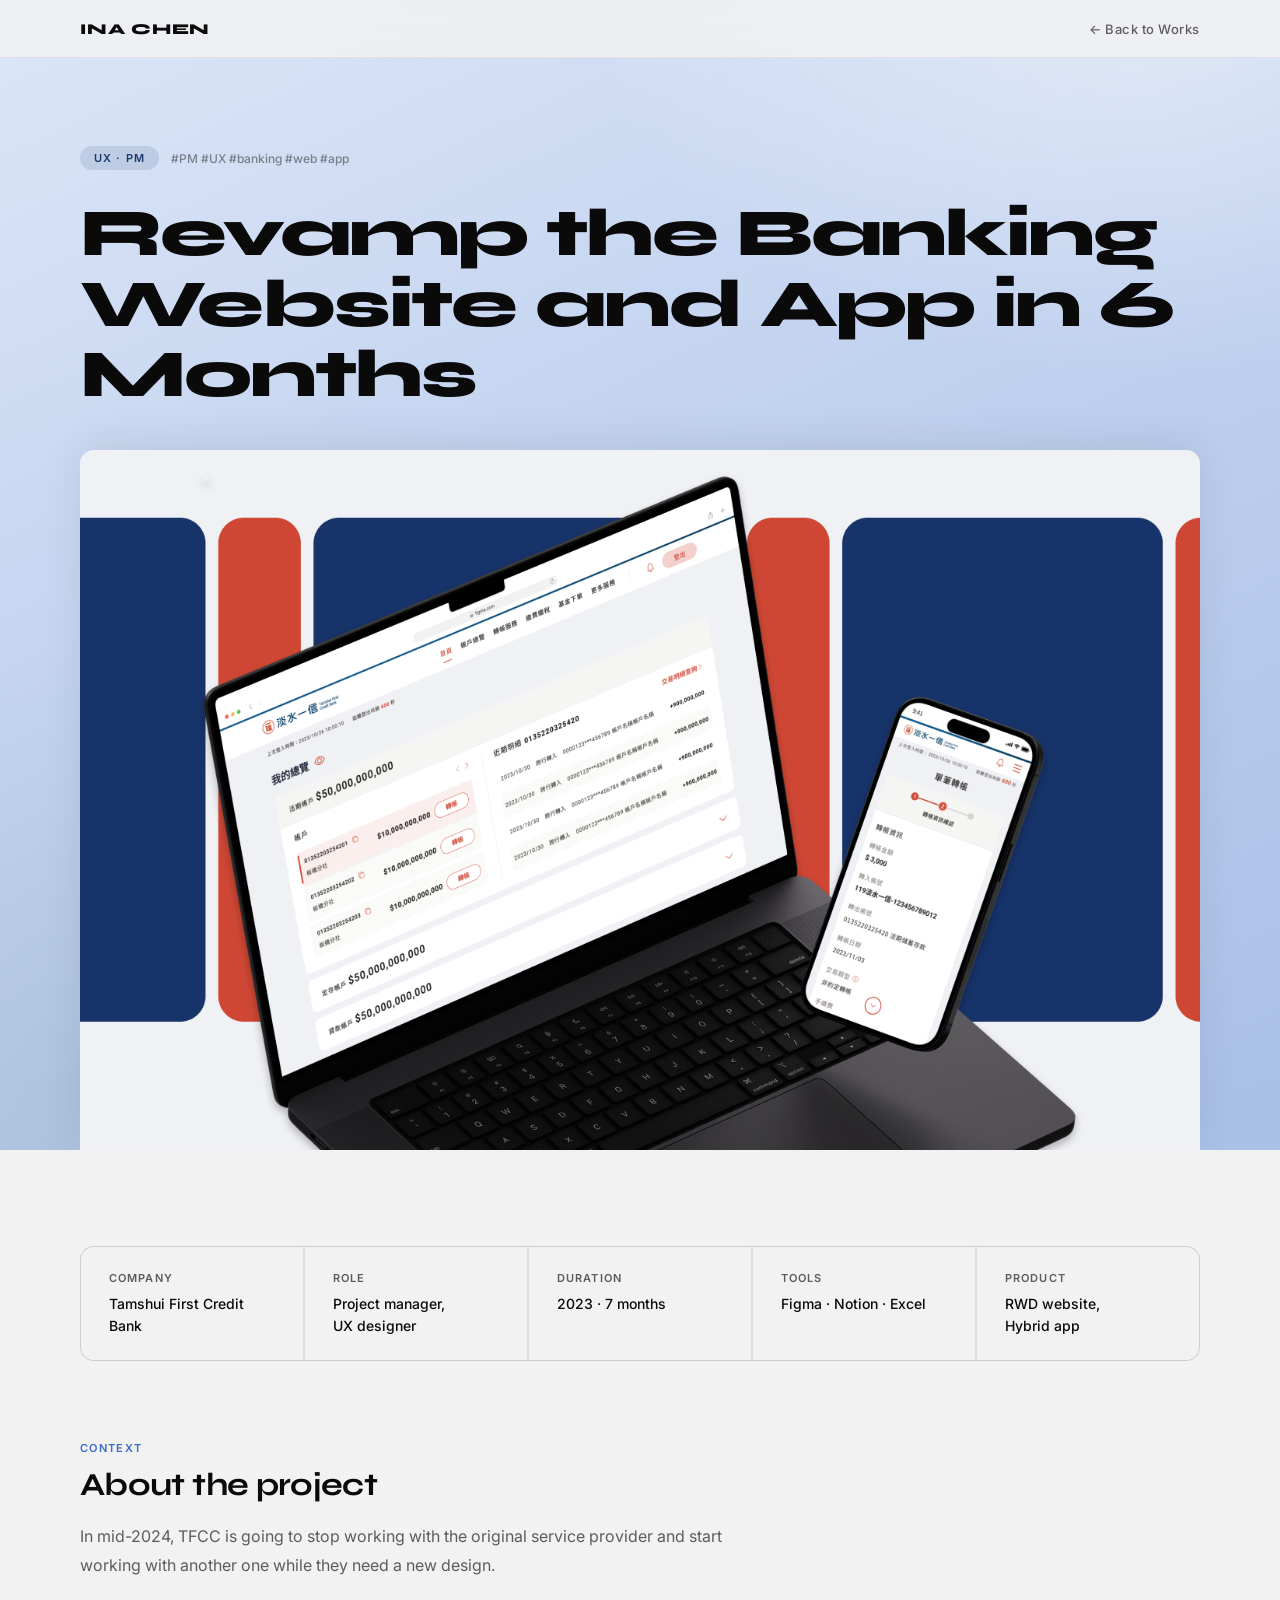
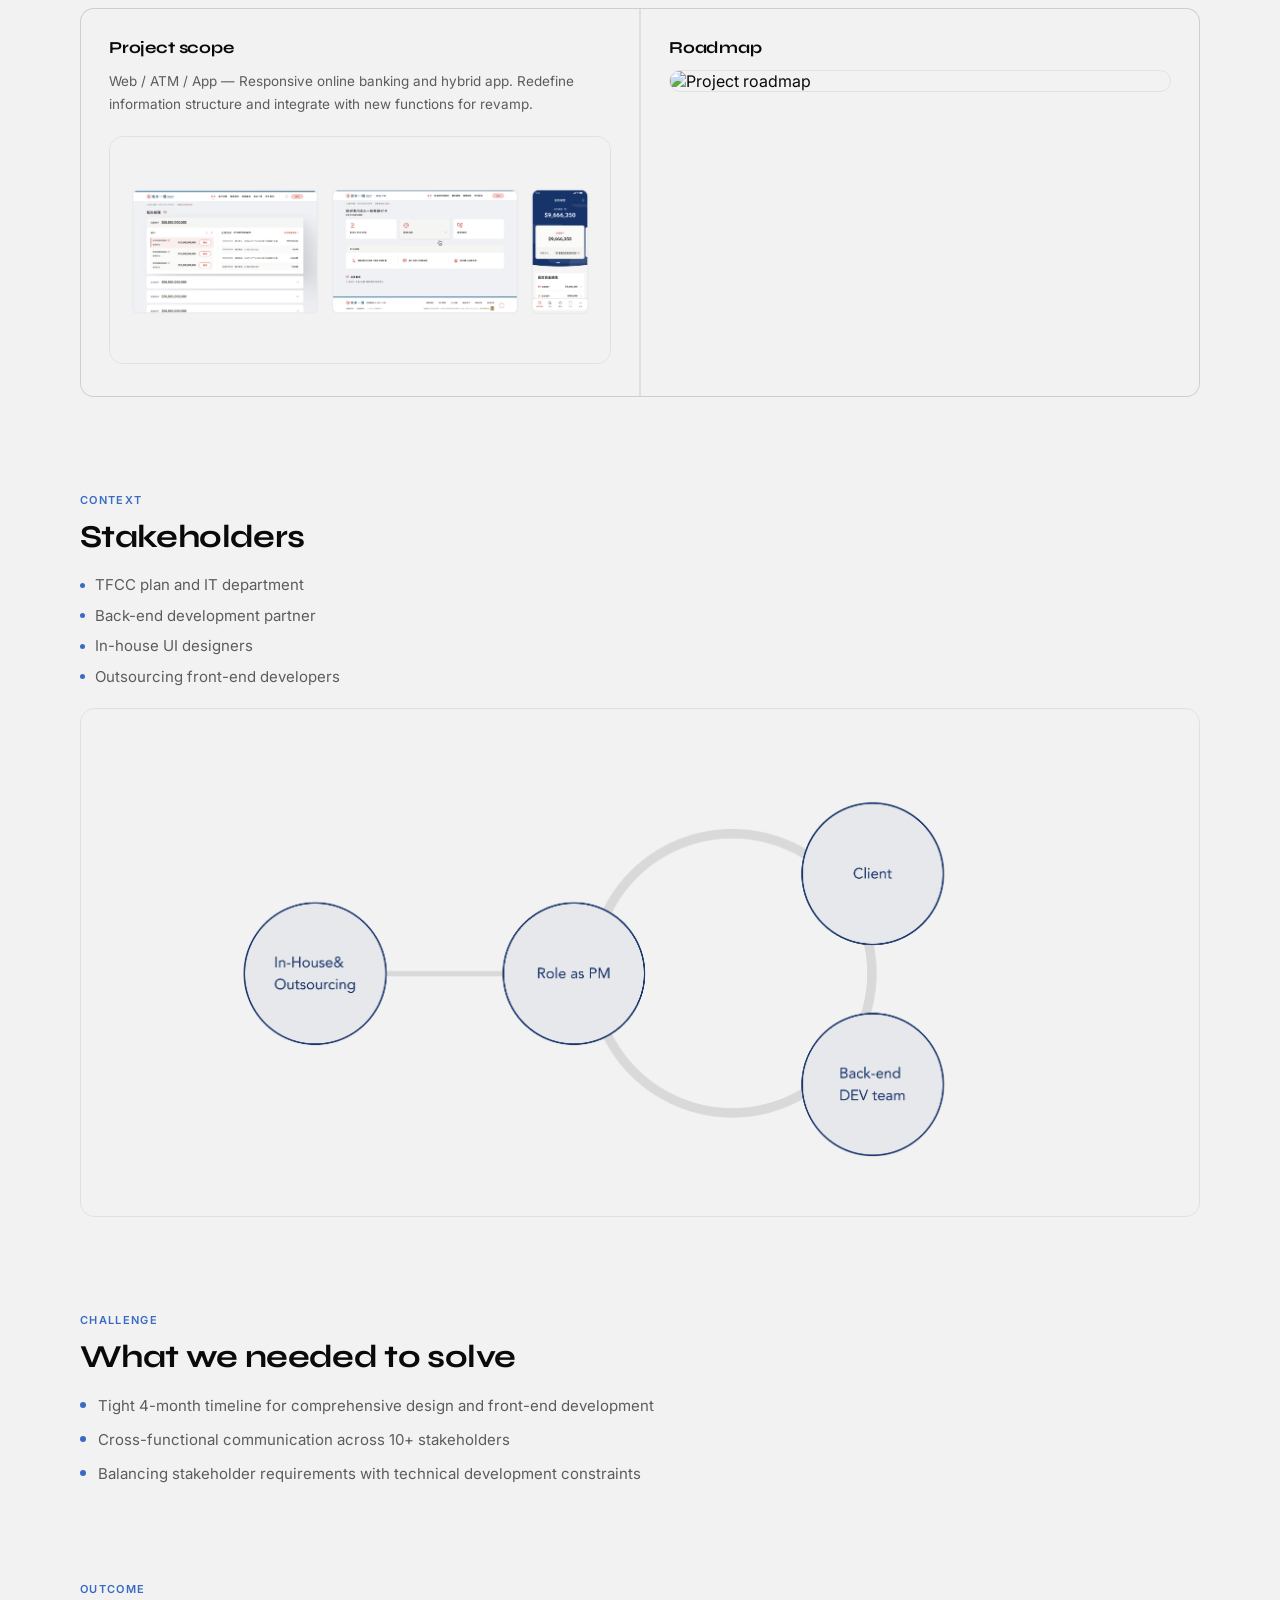
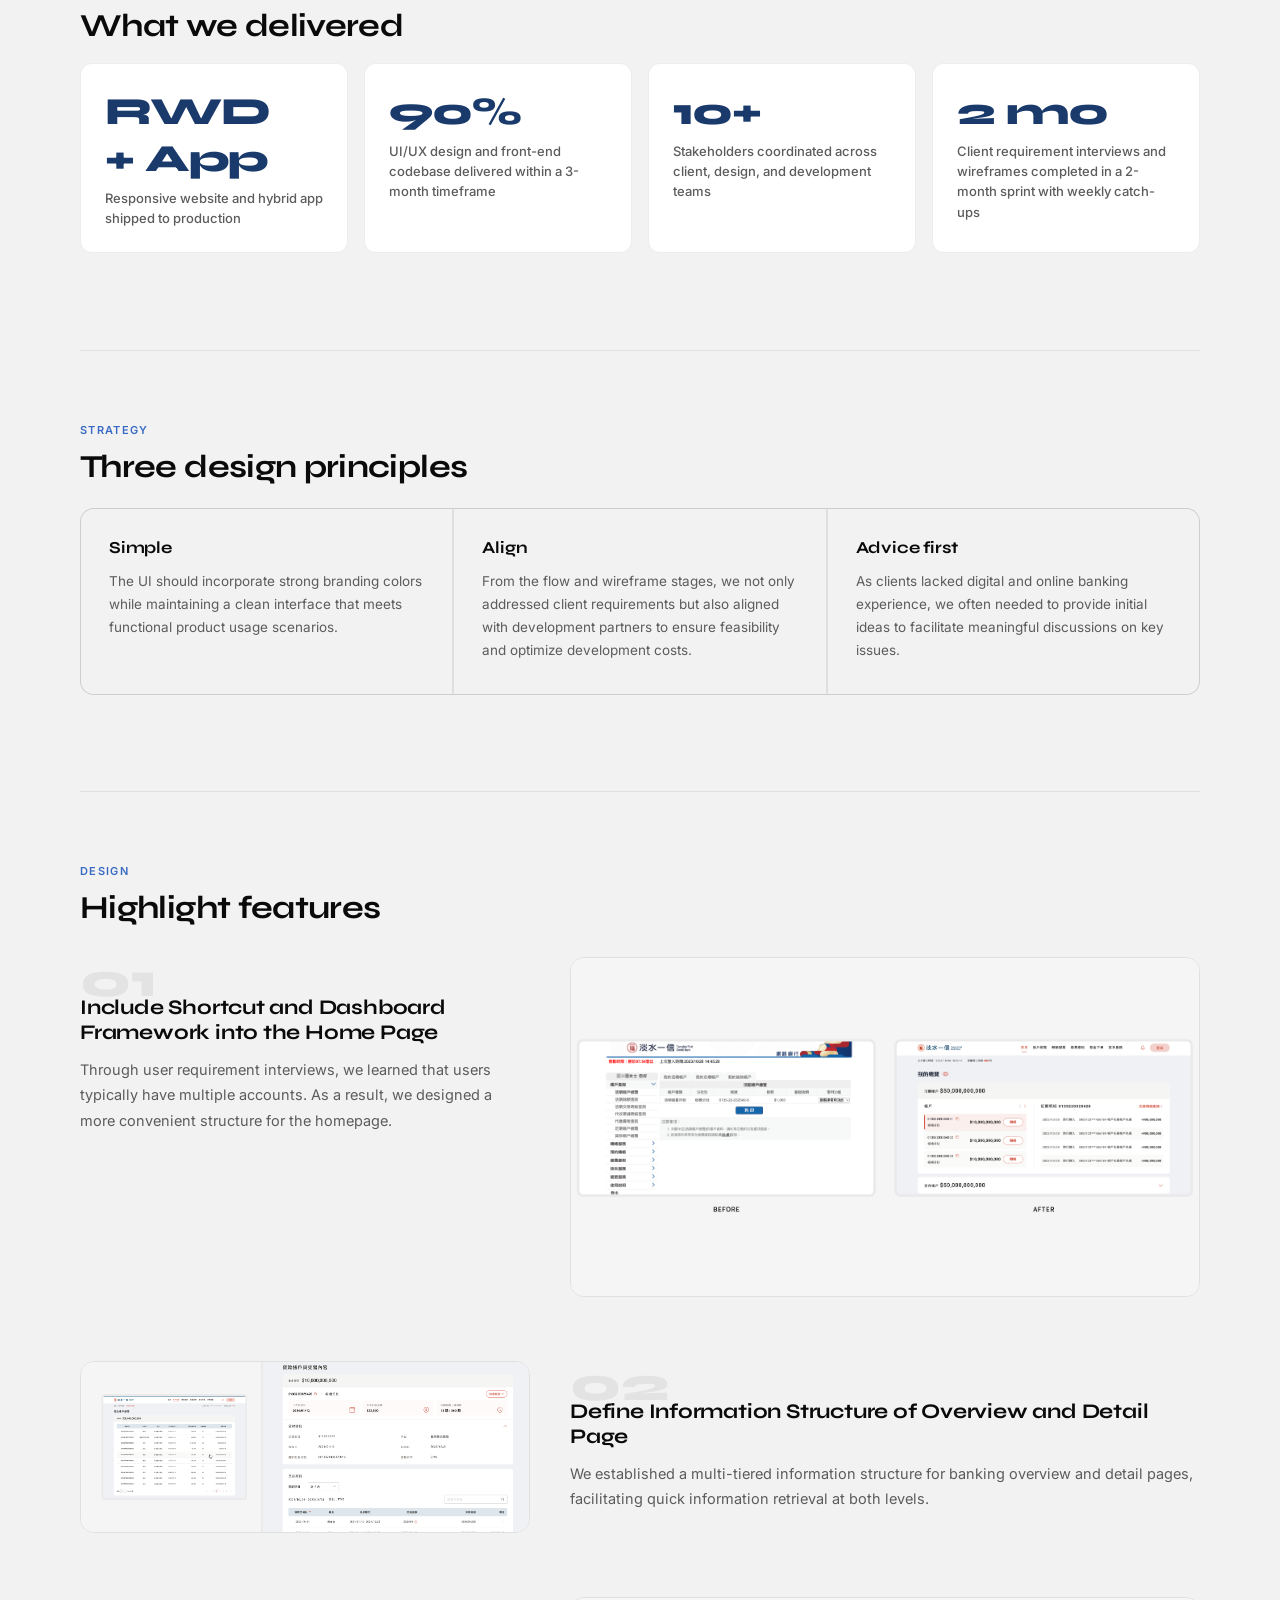
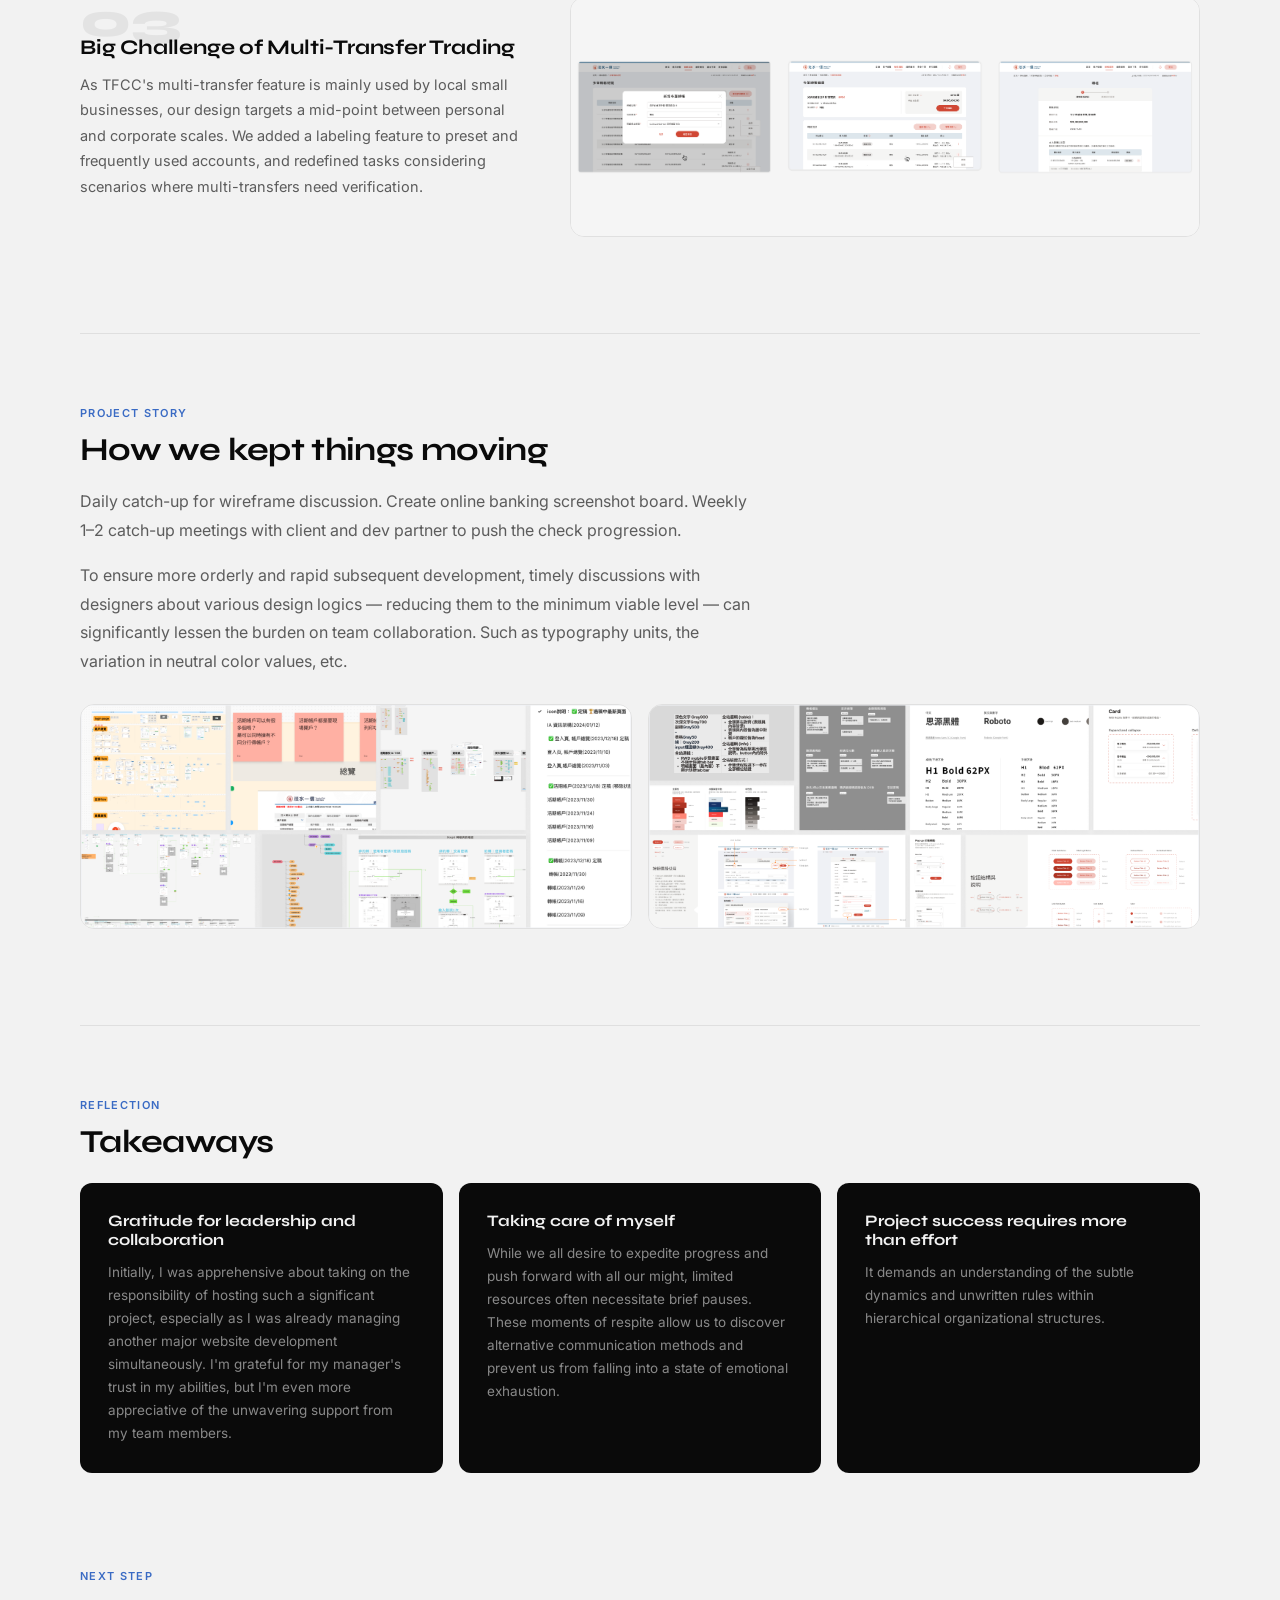
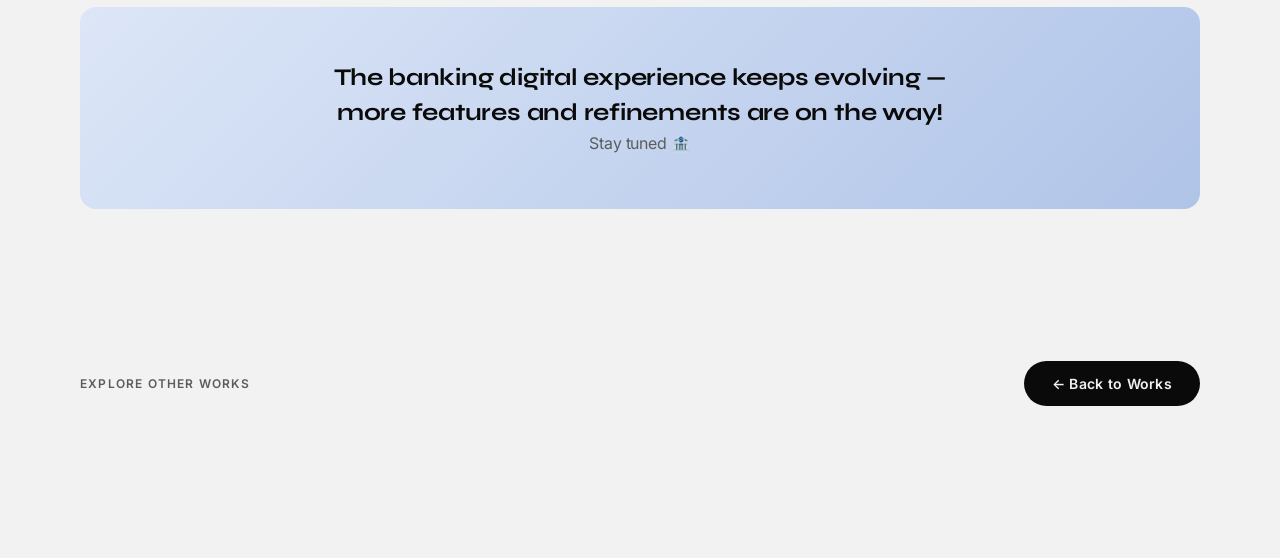
==== case-banking.html @ 87a8c51c "新增tfcc及圖片壓縮" ====
<!DOCTYPE html>
<html lang="en">
<head>
  <meta charset="utf-8" />
  <meta name="viewport" content="width=device-width, initial-scale=1" />
  <title>TFCC Banking — Ina Chen</title>
  <link rel="preconnect" href="https://fonts.googleapis.com" />
  <link rel="preconnect" href="https://fonts.gstatic.com" crossorigin />
  <link href="https://fonts.googleapis.com/css2?family=Allura&family=Syne:wght@700;800&family=Inter:wght@400;500;600&display=swap" rel="stylesheet" />
  <link rel="stylesheet" href="style.css" />
  <style>
    /* ── Page-specific tokens ── */
    :root {
      --accent: #1a3a6b;
      --accent-mid: #3a6bc4;
      --accent-light: #e8edf8;
    }

    .case-hero {
      background: linear-gradient(155deg, #dce6f7 0%, #c4d4f0 40%, #a8bfe6 100%);
    }

    .case-label      { background: rgba(26,58,107,0.12); color: var(--accent); }
    .section-eyebrow { color: var(--accent-mid); }
    .outcome-num     { color: var(--accent); }
    .challenge-list li::before { background: var(--accent-mid); }
    .info-cell-value a { color: var(--accent); }

    .next-banner {
      background: linear-gradient(135deg, #dce6f7 0%, #b0c4e8 100%);
    }

    /* Stakeholder list */
    .stakeholder-list {
      list-style: none; padding: 0; margin: 12px 0 0;
      display: flex; flex-direction: column; gap: 8px;
    }
    .stakeholder-list li {
      display: flex; align-items: center; gap: 10px;
      font-size: clamp(13px, 2.4vw, 15px);
      color: var(--text-muted);
      line-height: 1.5;
    }
    .stakeholder-list li::before {
      content: "";
      flex-shrink: 0;
      width: 5px; height: 5px;
      border-radius: 50%;
      background: var(--accent-mid);
    }
  </style>
</head>
<body>

  <!-- ── Nav ── -->
  <nav class="nav" id="nav">
    <div class="nav-inner">
      <a class="nav-logo" href="index.html">Ina Chen</a>
      <a class="nav-back" href="index.html#works">← Back to Works</a>
    </div>
  </nav>

  <!-- ── Hero ── -->
  <header class="case-hero">
    <div class="case-hero-bg"></div>
    <div class="case-hero-inner">
      <div class="case-meta-row reveal" style="--d:0ms">
        <span class="case-label">UX · PM</span>
        <span class="case-tags">#PM #UX #banking #web #app</span>
      </div>
      <h1 class="case-title reveal" style="--d:120ms">
        Revamp the Banking Website and App in 6 Months
      </h1>
      <img class="case-cover reveal" style="--d:240ms"
        src="images/tfcc_cover.png"
        alt="TFCC banking website and app revamp"
        loading="eager" />
    </div>
  </header>

  <!-- ── Body ── -->
  <main class="case-body">

    <!-- Info grid -->
    <div class="info-grid reveal" style="--d:0ms">
      <div class="info-cell">
        <div class="info-cell-label">Company</div>
        <div class="info-cell-value">Tamshui First Credit Bank</div>
      </div>
      <div class="info-cell">
        <div class="info-cell-label">Role</div>
        <div class="info-cell-value">Project manager,<br/>UX designer</div>
      </div>
      <div class="info-cell">
        <div class="info-cell-label">Duration</div>
        <div class="info-cell-value">2023 · 7 months</div>
      </div>
      <div class="info-cell">
        <div class="info-cell-label">Tools</div>
        <div class="info-cell-value">Figma · Notion · Excel</div>
      </div>
      <div class="info-cell">
        <div class="info-cell-label">Product</div>
        <div class="info-cell-value">RWD website,<br/>Hybrid app</div>
      </div>
    </div>

    <!-- About the project -->
    <div class="section reveal" style="--d:0ms">
      <p class="section-eyebrow">Context</p>
      <h2 class="section-title">About the project</h2>
      <div class="section-body">
        <p>In mid-2024, TFCC is going to stop working with the original service provider and start working with another one while they need a new design.</p>
      </div>

      <div class="strategy-grid" style="margin-top:28px">
        <div class="strategy-card">
          <h4>Project scope</h4>
          <p>Web / ATM / App — Responsive online banking and hybrid app. Redefine information structure and integrate with new functions for revamp.</p>
          <img class="img-full" style="margin-top:20px"
            src="images/tfcc_scope.png"
            alt="Project scope"
            loading="lazy" />
        </div>
        <div class="strategy-card">
          <h4>Roadmap</h4>
          <img class="img-full" style="margin-top:12px"
            src="images/tfcc_roadmap.png"
            alt="Project roadmap"
            loading="lazy" />
        </div>
      </div>
    </div>

    <!-- Stakeholders -->
    <div class="section reveal" style="--d:0ms">
      <p class="section-eyebrow">Context</p>
      <h2 class="section-title">Stakeholders</h2>
      <ul class="stakeholder-list">
        <li>TFCC plan and IT department</li>
        <li>Back-end development partner</li>
        <li>In-house UI designers</li>
        <li>Outsourcing front-end developers</li>
      </ul>
      <img class="img-full" style="margin-top:20px"
        src="images/tfcc_stakeholder.png"
        alt="Stakeholders"
        loading="lazy" />
    </div>

    <!-- Challenge -->
    <div class="section reveal" style="--d:0ms">
      <p class="section-eyebrow">Challenge</p>
      <h2 class="section-title">What we needed to solve</h2>
      <ul class="challenge-list">
        <li>Tight 4-month timeline for comprehensive design and front-end development</li>
        <li>Cross-functional communication across 10+ stakeholders</li>
        <li>Balancing stakeholder requirements with technical development constraints</li>
      </ul>
    </div>

    <!-- Outcome -->
    <div class="section reveal" style="--d:0ms">
      <p class="section-eyebrow">Outcome</p>
      <h2 class="section-title">What we delivered</h2>
      <div class="outcome-grid">
        <div class="outcome-card">
          <div class="outcome-num">RWD<br/>+ App</div>
          <div class="outcome-desc">Responsive website and hybrid app shipped to production</div>
        </div>
        <div class="outcome-card">
          <div class="outcome-num">90%</div>
          <div class="outcome-desc">UI/UX design and front-end codebase delivered within a 3-month timeframe</div>
        </div>
        <div class="outcome-card">
          <div class="outcome-num">10+</div>
          <div class="outcome-desc">Stakeholders coordinated across client, design, and development teams</div>
        </div>
        <div class="outcome-card">
          <div class="outcome-num">2 mo</div>
          <div class="outcome-desc">Client requirement interviews and wireframes completed in a 2-month sprint with weekly catch-ups</div>
        </div>
      </div>
    </div>

    <div class="divider"></div>

    <!-- Strategy -->
    <div class="section reveal" style="--d:0ms">
      <p class="section-eyebrow">Strategy</p>
      <h2 class="section-title">Three design principles</h2>
      <div class="strategy-grid">
        <div class="strategy-card">
          <h4>Simple</h4>
          <p>The UI should incorporate strong branding colors while maintaining a clean interface that meets functional product usage scenarios.</p>
        </div>
        <div class="strategy-card">
          <h4>Align</h4>
          <p>From the flow and wireframe stages, we not only addressed client requirements but also aligned with development partners to ensure feasibility and optimize development costs.</p>
        </div>
        <div class="strategy-card">
          <h4>Advice first</h4>
          <p>As clients lacked digital and online banking experience, we often needed to provide initial ideas to facilitate meaningful discussions on key issues.</p>
        </div>
      </div>
    </div>



    <div class="divider"></div>

    <!-- Highlight features -->
    <div class="section reveal" style="--d:0ms">
      <p class="section-eyebrow">Design</p>
      <h2 class="section-title">Highlight features</h2>

      <div class="feature-list">

        <div class="feature-item reveal" style="--d:0ms">
          <div class="feature-text">
            <div class="feature-num">01</div>
            <h3>Include Shortcut and Dashboard Framework into the Home Page</h3>
            <p>Through user requirement interviews, we learned that users typically have multiple accounts. As a result, we designed a more convenient structure for the homepage.</p>
          </div>
          <div class="feature-img">
            <img src="images/tfcc_首頁前後.png"
              alt="Shortcut and dashboard homepage framework"
              loading="lazy" />
          </div>
        </div>

        <div class="feature-item flip reveal" style="--d:0ms">
          <div class="feature-text">
            <div class="feature-num">02</div>
            <h3>Define Information Structure of Overview and Detail Page</h3>
            <p>We established a multi-tiered information structure for banking overview and detail pages, facilitating quick information retrieval at both levels.</p>
          </div>
          <div class="feature-img">
            <img src="images/tfcc_貸款.png"
              alt="Information structure overview and detail page"
              loading="lazy" />
          </div>
        </div>

        <div class="feature-item reveal" style="--d:0ms">
          <div class="feature-text">
            <div class="feature-num">03</div>
            <h3>Big Challenge of Multi-Transfer Trading</h3>
            <p>As TFCC's multi-transfer feature is mainly used by local small businesses, our design targets a mid-point between personal and corporate scales. We added a labeling feature to preset and frequently used accounts, and redefined tasks considering scenarios where multi-transfers need verification.</p>
          </div>
          <div class="feature-img">
            <img src="images/tfcc_多筆轉帳.png"
              alt="Multi-transfer trading design"
              loading="lazy" />
          </div>
        </div>

      </div>
    </div>

    <div class="divider"></div>

    <!-- Project Story -->
    <div class="section reveal" style="--d:0ms">
      <p class="section-eyebrow">Project Story</p>
      <h2 class="section-title">How we kept things moving</h2>
      <div class="section-body">
        <p>Daily catch-up for wireframe discussion. Create online banking screenshot board. Weekly 1–2 catch-up meetings with client and dev partner to push the check progression.</p>
        <p>To ensure more orderly and rapid subsequent development, timely discussions with designers about various design logics — reducing them to the minimum viable level — can significantly lessen the burden on team collaboration. Such as typography units, the variation in neutral color values, etc.</p>
      </div>
      <div class="img-grid-2">
        <img src="images/tfcc_project_story1.png"
          alt="Project story — planning board"
          loading="lazy" />
        <img src="images/tfcc_project_story2.png"
          alt="Project story — catch-up meeting"
          loading="lazy" />
      </div>
    </div>

    <div class="divider"></div>

    <!-- Takeaways -->
    <div class="section reveal" style="--d:0ms">
      <p class="section-eyebrow">Reflection</p>
      <h2 class="section-title">Takeaways</h2>
      <div class="takeaway-grid">
        <div class="takeaway-card">
          <h4>Gratitude for leadership and collaboration</h4>
          <p>Initially, I was apprehensive about taking on the responsibility of hosting such a significant project, especially as I was already managing another major website development simultaneously. I'm grateful for my manager's trust in my abilities, but I'm even more appreciative of the unwavering support from my team members.</p>
        </div>
        <div class="takeaway-card">
          <h4>Taking care of myself</h4>
          <p>While we all desire to expedite progress and push forward with all our might, limited resources often necessitate brief pauses. These moments of respite allow us to discover alternative communication methods and prevent us from falling into a state of emotional exhaustion.</p>
        </div>
        <div class="takeaway-card">
          <h4>Project success requires more than effort</h4>
          <p>It demands an understanding of the subtle dynamics and unwritten rules within hierarchical organizational structures.</p>
        </div>
      </div>
    </div>

    <!-- Next step -->
    <div class="section reveal" style="--d:0ms">
      <p class="section-eyebrow">Next Step</p>
      <div class="next-banner">
        <p>The banking digital experience keeps evolving —</p>
        <p>more features and refinements are on the way!</p>
        <p>Stay tuned 🏦</p>
      </div>
    </div>

    <!-- Back to works -->
    <div class="back-row reveal" style="--d:0ms">
      <span class="back-row-label">Explore other works</span>
      <a class="back-btn" href="index.html#works">← Back to Works</a>
    </div>

  </main>

  <script src="main.js"></script>
</body>
</html>
---- style.css ----
/* ── Reset & Root ── */
:root {
  --bg-page: #f2f2f2;
  --text: #0a0a0a;
  --text-muted: #5c5c5c;

  --hero-gradient-start: #b0e0e6;
  --hero-gradient-mid: #ded6cc;
  --hero-gradient-warm: #f0cfa8;
  --hero-gradient-end: #ffdab9;

  --pill-bg: rgba(12, 12, 12, 0.88);
  --card-radius: 14px;
  --container: min(1120px, calc(100% - clamp(20px, 6vw, 48px)));

  --reveal-distance: clamp(28px, 5vw, 44px);
  --reveal-duration: 0.92s;
  --reveal-ease: cubic-bezier(0.19, 0.88, 0.34, 1);
}

*, *::before, *::after { box-sizing: border-box; }

body {
  margin: 0;
  font-family: "Inter", system-ui, -apple-system, sans-serif;
  color: var(--text);
  background: var(--bg-page);
  -webkit-font-smoothing: antialiased;
}

/* ── Nav ── */
.nav {
  position: fixed;
  top: 0; left: 0; right: 0;
  z-index: 100;
  padding: 0 clamp(20px, 6vw, 48px);
  height: 58px;
  display: flex;
  align-items: center;
  background: rgba(242, 242, 242, 0.82);
  backdrop-filter: blur(14px);
  -webkit-backdrop-filter: blur(14px);
  border-bottom: 1px solid rgba(0,0,0,0.06);
  transition: background 0.3s;
}

.nav-inner {
  width: 100%;
  max-width: 1120px;
  margin: 0 auto;
  display: flex;
  align-items: center;
  justify-content: space-between;
}

.nav-logo {
  font-family: "Syne", sans-serif;
  font-weight: 800;
  font-size: 15px;
  letter-spacing: 0.05em;
  text-transform: uppercase;
  color: var(--text);
  text-decoration: none;
}

.nav-links {
  list-style: none;
  margin: 0; padding: 0;
  display: flex;
  gap: clamp(20px, 4vw, 36px);
}

.nav-links a {
  font-size: 13px;
  font-weight: 500;
  letter-spacing: 0.06em;
  text-transform: uppercase;
  color: var(--text-muted);
  text-decoration: none;
  transition: color 0.2s;
}

.nav-links a:hover { color: var(--text); }

/* ── Hero ── */
.hero {
  position: relative;
  min-height: clamp(520px, 82vh, 740px);
  padding: clamp(80px, 14vw, 130px) 0 clamp(64px, 10vw, 100px);
  overflow: hidden;
  background-color: var(--hero-gradient-mid);
  background-image:
    repeating-linear-gradient(135deg, rgba(255,255,255,0.16) 0, rgba(255,255,255,0.16) 1px, transparent 1px, transparent 74px),
    repeating-linear-gradient(128deg, rgba(176,224,230,0.18) 0, rgba(176,224,230,0.18) 2px, transparent 2px, transparent 98px),
    radial-gradient(ellipse 120% 80% at 18% -8%, rgba(255,255,255,0.42), transparent 54%),
    radial-gradient(ellipse 88% 58% at 86% 18%, rgba(255,218,185,0.35), transparent 46%),
    linear-gradient(135deg,
      var(--hero-gradient-start) 0%,
      var(--hero-gradient-start) 8%,
      var(--hero-gradient-mid) 46%,
      var(--hero-gradient-warm) 76%,
      var(--hero-gradient-end) 100%);
}

.hero-inner {
  width: var(--container);
  margin: 0 auto;
}

.status-pill {
  display: flex;
  margin-bottom: clamp(28px, 6vw, 56px);
}

.status-pill span {
  display: inline-flex;
  align-items: center;
  gap: 0.35em;
  padding: 10px 20px;
  border-radius: 999px;
  background: var(--pill-bg);
  color: #f5f5f5;
  font-size: clamp(11px, 2.8vw, 13px);
  font-weight: 500;
  letter-spacing: 0.06em;
  text-transform: uppercase;
  white-space: nowrap;
  box-shadow: 0 12px 32px rgba(0,0,0,0.12);
}

.star { font-size: 0.95em; opacity: 0.9; }

.hero-kicker {
  margin: 0 0 clamp(10px, 2vw, 18px);
  font-size: clamp(14px, 2.8vw, 17px);
  font-weight: 500;
  line-height: 1.5;
  letter-spacing: 0.01em;
  max-width: 30rem;
}

.hero-title {
  margin: 0 0 clamp(20px, 3.5vw, 32px);
  font-family: "Syne", sans-serif;
  font-weight: 800;
  font-size: clamp(3.35rem, 14vw, 8.75rem);
  line-height: 0.92;
  letter-spacing: -0.03em;
  text-transform: uppercase;
}

.hero-title-line { display: block; }

.hero-sub {
  margin: 0;
  font-size: clamp(14px, 2.5vw, 17px);
  font-weight: 400;
  color: var(--text-muted);
  line-height: 1.65;
  max-width: 38rem;
}

.hero-scroll-hint {
  position: absolute;
  bottom: clamp(22px, 4vw, 36px);
  right: clamp(20px, 6vw, 48px);
  display: flex;
  flex-direction: column;
  align-items: center;
  gap: 8px;
  color: var(--text-muted);
  font-size: 11px;
  font-weight: 500;
  letter-spacing: 0.1em;
  text-transform: uppercase;
  opacity: 0.6;
}

/* ── Work section ── */
.work-section {
  padding: clamp(56px, 10vw, 110px) 0 clamp(72px, 12vw, 128px);
}

.work-header {
  text-align: center;
  margin-bottom: clamp(40px, 7vw, 72px);
}

.work-script {
  margin: 0 0 8px;
  font-family: "Allura", cursive;
  font-size: clamp(28px, 6vw, 44px);
  font-weight: 400;
  line-height: 1.15;
  color: #171717;
}

.work-heading {
  margin: 0;
  font-family: "Syne", sans-serif;
  font-weight: 800;
  font-size: clamp(1.05rem, 3.2vw, 1.5rem);
  letter-spacing: 0.14em;
  text-transform: uppercase;
}

.projects {
  width: var(--container);
  margin: 0 auto;
  display: flex;
  flex-direction: column;
  gap: clamp(56px, 9vw, 96px);
}

/* ── Project Card ── */
.project-card {
  display: grid;
  grid-template-columns: 1fr;
  gap: 0;
}

@media (min-width: 800px) {
  .project-card {
    grid-template-columns: 1.15fr 0.85fr;
    align-items: center;
    gap: clamp(32px, 4vw, 56px);
  }
  .project-card--alt {
    grid-template-columns: 0.85fr 1.15fr;
  }
  .project-card--alt .thumb { order: 2; }
  .project-card--alt .meta  { order: 1; }
}

.project-card a {
  text-decoration: none;
  color: inherit;
  display: block;
}

.thumb {
  margin: 0;
  border-radius: var(--card-radius);
  overflow: hidden;
  position: relative;
  box-shadow:
    0 24px 48px rgba(18,18,18,0.08),
    0 4px 12px rgba(18,18,18,0.04);
  transition: box-shadow 0.4s ease;
}

.thumb img {
  display: block;
  width: 100%;
  height: auto;
  aspect-ratio: 16 / 7;
  object-fit: cover;
  transition: transform 0.6s cubic-bezier(0.19, 0.88, 0.34, 1);
}

.thumb-overlay {
  position: absolute;
  inset: 0;
  background: rgba(10, 10, 10, 0.0);
  display: flex;
  align-items: flex-end;
  justify-content: flex-end;
  padding: 20px 24px;
  transition: background 0.4s;
}

.view-case {
  display: inline-flex;
  align-items: center;
  padding: 10px 20px;
  background: rgba(242, 242, 242, 0.92);
  border-radius: 999px;
  font-size: 13px;
  font-weight: 600;
  letter-spacing: 0.02em;
  opacity: 0;
  transform: translateY(8px);
  transition: opacity 0.3s, transform 0.3s;
}

.project-card:hover .thumb {
  box-shadow: 0 32px 64px rgba(18,18,18,0.12), 0 8px 20px rgba(18,18,18,0.06);
}

.project-card:hover .thumb img {
  transform: scale(1.03);
}

.project-card:hover .thumb-overlay {
  background: rgba(10, 10, 10, 0.12);
}

.project-card:hover .view-case {
  opacity: 1;
  transform: translateY(0);
}

.meta {
  padding-top: clamp(16px, 2.8vw, 22px);
}

@media (min-width: 800px) {
  .meta { padding-top: 0; }
}

.meta-tags {
  display: flex;
  flex-wrap: wrap;
  gap: 6px;
  margin-bottom: 14px;
}

.tag {
  font-size: 11px;
  font-weight: 600;
  letter-spacing: 0.05em;
  padding: 4px 10px;
  border-radius: 999px;
  background: rgba(10, 10, 10, 0.07);
  color: var(--text-muted);
}

.meta h3 {
  margin: 0 0 10px;
  font-family: "Syne", sans-serif;
  font-weight: 700;
  font-size: clamp(1.1rem, 2.6vw, 1.45rem);
  letter-spacing: -0.02em;
  line-height: 1.22;
}

.meta p {
  margin: 0;
  font-size: clamp(13px, 2.5vw, 15px);
  font-weight: 400;
  line-height: 1.7;
  color: var(--text-muted);
  max-width: 36rem;
}

/* ── About section ── */
.about-section {
  background: #0a0a0a;
  color: #f2f2f2;
  padding: clamp(64px, 12vw, 128px) 0;
}

.about-inner {
  width: var(--container);
  margin: 0 auto;
  display: grid;
  grid-template-columns: 1fr;
  gap: clamp(40px, 7vw, 64px);
  align-items: center;
}

@media (min-width: 800px) {
  .about-inner {
    grid-template-columns: 1fr 1fr;
  }
}

.about-script {
  color: rgba(242, 242, 242, 0.55);
  margin-bottom: 12px;
}

.about-heading {
  margin: 0 0 24px;
  font-family: "Syne", sans-serif;
  font-weight: 800;
  font-size: clamp(1.6rem, 4.5vw, 2.8rem);
  letter-spacing: -0.03em;
  line-height: 1.1;
}

.about-roles {
  list-style: none;
  padding: 0; margin: 0 0 24px;
  display: flex;
  flex-wrap: wrap;
  gap: 8px;
}

.about-roles li {
  font-size: 12px;
  font-weight: 600;
  letter-spacing: 0.08em;
  text-transform: uppercase;
  padding: 5px 14px;
  border-radius: 999px;
  border: 1px solid rgba(242, 242, 242, 0.2);
  color: rgba(242, 242, 242, 0.7);
}

.about-bio {
  margin: 0 0 16px;
  font-size: clamp(14px, 2.4vw, 16px);
  line-height: 1.75;
  color: rgba(242, 242, 242, 0.65);
}

.about-link {
  display: inline-block;
  margin-top: 8px;
  font-size: 14px;
  font-weight: 600;
  color: var(--hero-gradient-end);
  text-decoration: none;
  border-bottom: 1px solid rgba(255, 218, 185, 0.35);
  padding-bottom: 2px;
  transition: border-color 0.2s, color 0.2s;
}

.about-link:hover {
  border-color: var(--hero-gradient-end);
  color: #fff;
}

.about-photo {
  display: flex;
  justify-content: center;
}

.about-photo-frame {
  position: relative;
  border-radius: 12px;
  overflow: hidden;
  max-width: 320px;
  width: 100%;
  box-shadow: 0 40px 80px rgba(0,0,0,0.5);
}

.about-photo-frame::before {
  content: "";
  position: absolute;
  inset: 0;
  background: linear-gradient(180deg, transparent 60%, rgba(10,10,10,0.25) 100%);
  z-index: 1;
}

.about-photo-frame img {
  display: block;
  width: 100%;
  height: auto;
  aspect-ratio: 3/4;
  object-fit: cover;
  object-position: top center;
  filter: grayscale(15%);
}

/* ── Footer ── */
.footer {
  background: #0a0a0a;
  border-top: 1px solid rgba(242, 242, 242, 0.08);
  padding: clamp(56px, 10vw, 96px) 0 clamp(32px, 6vw, 56px);
}

.footer-inner {
  width: var(--container);
  margin: 0 auto;
  display: flex;
  flex-direction: column;
  align-items: flex-start;
  gap: 20px;
}

.footer-cta {
  margin: 0;
  font-family: "Syne", sans-serif;
  font-weight: 800;
  font-size: clamp(1.8rem, 6vw, 4rem);
  letter-spacing: -0.03em;
  color: #f2f2f2;
  line-height: 1;
}

.footer-links {
  display: flex;
  flex-wrap: wrap;
  gap: clamp(16px, 4vw, 32px);
}

.footer-links a {
  font-size: clamp(14px, 2.4vw, 16px);
  font-weight: 500;
  color: rgba(242, 242, 242, 0.5);
  text-decoration: none;
  border-bottom: 1px solid rgba(242, 242, 242, 0.15);
  padding-bottom: 2px;
  transition: color 0.2s, border-color 0.2s;
}

.footer-links a:hover {
  color: #f2f2f2;
  border-color: rgba(242, 242, 242, 0.5);
}

.footer-copy {
  margin: 0;
  font-size: 12px;
  font-weight: 500;
  letter-spacing: 0.06em;
  text-transform: uppercase;
  color: rgba(242, 242, 242, 0.25);
  margin-top: 16px;
}

/* ── Reveal animations ── */
.reveal {
  opacity: 0;
  transform: translate3d(0, var(--reveal-distance), 0);
  will-change: transform, opacity;
}

.reveal.is-visible {
  animation: reveal-rise var(--reveal-duration) var(--reveal-ease) var(--d, 0ms) forwards;
}

@keyframes reveal-rise {
  from { opacity: 0; transform: translate3d(0, var(--reveal-distance), 0); }
  to   { opacity: 1; transform: translate3d(0, 0, 0); }
}

/* ── Misc ── */
.br-lg { display: none; }
@media (min-width: 600px) { .br-lg { display: inline; } }

@media (prefers-reduced-motion: reduce) {
  .reveal {
    opacity: 1;
    transform: none;
    animation: none;
    will-change: auto;
  }
}

@media (max-width: 380px) {
  .hero-title { letter-spacing: -0.04em; }
  .status-pill span { padding-inline: 14px; }
}

/* ═══════════════════════════════════════════
   CASE STUDY — shared styles
   ═══════════════════════════════════════════ */

/* ── Nav: back link variant ── */
.nav-back {
  font-size: 13px;
  font-weight: 500;
  letter-spacing: 0.04em;
  color: var(--text-muted);
  text-decoration: none;
  display: flex;
  align-items: center;
  gap: 6px;
  transition: color 0.2s;
}
.nav-back:hover { color: var(--text); }

/* ── Case hero ── */
.case-hero {
  padding-top: 58px;
  position: relative;
  overflow: hidden;
}
.case-hero-bg {
  position: absolute;
  inset: 0;
  background-image:
    radial-gradient(ellipse 80% 60% at 90% 0%, rgba(255,255,255,0.45), transparent 55%),
    radial-gradient(ellipse 60% 80% at 10% 100%, rgba(74,124,94,0.12), transparent 55%);
}
.case-hero-inner {
  position: relative;
  width: var(--container);
  margin: 0 auto;
  padding: clamp(48px, 8vw, 88px) 0 0;
}
.case-meta-row {
  display: flex;
  align-items: center;
  gap: 12px;
  margin-bottom: clamp(20px, 3vw, 28px);
}
.case-label {
  font-size: 11px;
  font-weight: 600;
  letter-spacing: 0.1em;
  text-transform: uppercase;
  padding: 5px 14px;
  border-radius: 999px;
}
.case-tags {
  font-size: 12px;
  font-weight: 500;
  color: rgba(10,10,10,0.45);
}
.case-title {
  margin: 0 0 clamp(20px, 3.5vw, 32px);
  font-family: "Syne", sans-serif;
  font-weight: 800;
  font-size: clamp(1.9rem, 6vw, 4.2rem);
  line-height: 1.05;
  letter-spacing: -0.03em;
  max-width: 18ch;
}
.case-cover {
  display: block;
  width: 100%;
  border-radius: 14px 14px 0 0;
  box-shadow: 0 -8px 40px rgba(0,0,0,0.08);
  margin-top: clamp(20px, 4vw, 40px);
}

/* ── Case body layout ── */
.case-body {
  width: var(--container);
  margin: 0 auto;
  padding: clamp(48px, 8vw, 96px) 0;
}

/* ── Info grid ── */
.info-grid {
  display: grid;
  grid-template-columns: repeat(auto-fit, minmax(180px, 1fr));
  gap: 2px;
  border: 1px solid rgba(0,0,0,0.08);
  border-radius: var(--card-radius);
  overflow: hidden;
  margin-bottom: clamp(48px, 8vw, 80px);
  background: rgba(0,0,0,0.08);
}
.info-cell {
  background: var(--bg-page);
  padding: 24px 28px;
}
.info-cell-label {
  font-size: 11px;
  font-weight: 600;
  letter-spacing: 0.1em;
  text-transform: uppercase;
  color: var(--text-muted);
  margin-bottom: 8px;
}
.info-cell-value {
  font-size: 14px;
  font-weight: 500;
  line-height: 1.55;
}
.info-cell-value a { color: var(--text); text-decoration: underline; }

/* ── Case sections ── */
.section {
  margin-bottom: clamp(56px, 10vw, 96px);
}
.section-eyebrow {
  font-size: 11px;
  font-weight: 600;
  letter-spacing: 0.12em;
  text-transform: uppercase;
  margin: 0 0 12px;
}
.section-title {
  margin: 0 0 20px;
  font-family: "Syne", sans-serif;
  font-weight: 700;
  font-size: clamp(1.25rem, 3.5vw, 2rem);
  letter-spacing: -0.02em;
  line-height: 1.1;
}
.section-body {
  font-size: clamp(14px, 2.5vw, 16px);
  line-height: 1.8;
  color: var(--text-muted);
  max-width: 68ch;
}
.section-body p { margin: 0 0 1em; }
.section-body p:last-child { margin-bottom: 0; }

/* ── Challenge list ── */
.challenge-list {
  list-style: none;
  padding: 0; margin: 0;
  display: flex;
  flex-direction: column;
  gap: 10px;
}
.challenge-list li {
  display: flex;
  align-items: flex-start;
  gap: 12px;
  font-size: clamp(14px, 2.5vw, 15px);
  line-height: 1.6;
  color: var(--text-muted);
}
.challenge-list li::before {
  content: "";
  flex-shrink: 0;
  width: 6px; height: 6px;
  border-radius: 50%;
  margin-top: 8px;
}

/* ── Outcome cards ── */
.outcome-grid {
  display: grid;
  grid-template-columns: repeat(auto-fit, minmax(220px, 1fr));
  gap: 16px;
  margin-top: 20px;
}
.outcome-card {
  background: #fff;
  border-radius: 12px;
  padding: 24px;
  border: 1px solid rgba(0,0,0,0.07);
}
.outcome-num {
  font-family: "Syne", sans-serif;
  font-weight: 800;
  font-size: clamp(1.6rem, 4vw, 2.4rem);
  letter-spacing: -0.03em;
  margin-bottom: 6px;
}
.outcome-desc {
  font-size: 13px;
  font-weight: 500;
  line-height: 1.55;
  color: var(--text-muted);
}

/* ── Strategy grid ── */
.strategy-grid {
  display: grid;
  grid-template-columns: repeat(auto-fit, minmax(240px, 1fr));
  gap: 2px;
  border: 1px solid rgba(0,0,0,0.08);
  border-radius: var(--card-radius);
  overflow: hidden;
  background: rgba(0,0,0,0.08);
  margin-top: 24px;
}
.strategy-card {
  background: var(--bg-page);
  padding: 28px 28px 32px;
}
.strategy-card h4 {
  margin: 0 0 12px;
  font-family: "Syne", sans-serif;
  font-weight: 700;
  font-size: 1.05rem;
  letter-spacing: -0.01em;
}
.strategy-card p {
  margin: 0;
  font-size: 13.5px;
  line-height: 1.7;
  color: var(--text-muted);
}

/* ── Images ── */
.img-full {
  display: block;
  width: 100%;
  border-radius: var(--card-radius);
  border: 1px solid rgba(0,0,0,0.07);
  margin-top: 28px;
}
.img-caption {
  margin-top: 10px;
  font-size: 12px;
  color: var(--text-muted);
  font-weight: 500;
  letter-spacing: 0.02em;
}
.img-grid-2 {
  display: grid;
  grid-template-columns: 1fr 1fr;
  gap: 16px;
  margin-top: 28px;
}
@media (max-width: 600px) {
  .img-grid-2 { grid-template-columns: 1fr; }
}
.img-grid-2 img {
  display: block;
  width: 100%;
  border-radius: var(--card-radius);
  border: 1px solid rgba(0,0,0,0.07);
}

/* ── Feature list ── */
.feature-list {
  display: flex;
  flex-direction: column;
  gap: clamp(40px, 7vw, 64px);
  margin-top: 32px;
}
.feature-item {
  display: grid;
  grid-template-columns: 1fr;
  gap: 20px;
}
@media (min-width: 760px) {
  .feature-item {
    grid-template-columns: 1fr 1.4fr;
    align-items: start;
    gap: 40px;
  }
  .feature-item.flip .feature-text { order: 2; }
  .feature-item.flip .feature-img  { order: 1; }
}
.feature-num {
  font-family: "Syne", sans-serif;
  font-weight: 800;
  font-size: 3rem;
  color: rgba(0,0,0,0.06);
  line-height: 1;
  margin-bottom: -10px;
}
.feature-text h3 {
  margin: 0 0 12px;
  font-family: "Syne", sans-serif;
  font-weight: 700;
  font-size: clamp(1.05rem, 2.8vw, 1.3rem);
  letter-spacing: -0.01em;
}
.feature-text p {
  margin: 0 0 8px;
  font-size: clamp(13px, 2.4vw, 14.5px);
  line-height: 1.75;
  color: var(--text-muted);
}
.feature-img img {
  display: block;
  width: 100%;
  border-radius: var(--card-radius);
  border: 1px solid rgba(0,0,0,0.07);
}

/* ── Takeaways ── */
.takeaway-grid {
  display: grid;
  grid-template-columns: repeat(auto-fit, minmax(260px, 1fr));
  gap: 16px;
  margin-top: 24px;
}
.takeaway-card {
  background: #0a0a0a;
  border-radius: 12px;
  padding: 28px;
}
.takeaway-card h4 {
  margin: 0 0 12px;
  font-family: "Syne", sans-serif;
  font-weight: 700;
  font-size: 1rem;
  color: #f2f2f2;
}
.takeaway-card p {
  margin: 0;
  font-size: 13.5px;
  line-height: 1.7;
  color: rgba(242,242,242,0.55);
}

/* ── Next step banner ── */
.next-banner {
  border-radius: 16px;
  padding: clamp(32px, 6vw, 56px);
  margin-top: 24px;
  text-align: center;
}
.next-banner p {
  margin: 0 0 6px;
  font-family: "Syne", sans-serif;
  font-weight: 700;
  font-size: clamp(1.1rem, 3vw, 1.5rem);
  letter-spacing: -0.01em;
}
.next-banner p:last-child {
  margin-bottom: 0;
  font-family: "Inter", sans-serif;
  font-weight: 400;
  font-size: 1rem;
  color: var(--text-muted);
}

/* ── Divider ── */
.divider {
  height: 1px;
  background: rgba(0,0,0,0.08);
  margin: clamp(40px, 7vw, 72px) 0;
}

/* ── Back row ── */
.back-row {
  display: flex;
  align-items: center;
  justify-content: space-between;
  flex-wrap: wrap;
  gap: 20px;
  padding: clamp(32px, 6vw, 56px) 0;
}
.back-row-label {
  font-size: 12px;
  font-weight: 600;
  letter-spacing: 0.1em;
  text-transform: uppercase;
  color: var(--text-muted);
}
.back-btn {
  display: inline-flex;
  align-items: center;
  gap: 8px;
  padding: 14px 28px;
  background: var(--text);
  color: #f2f2f2;
  border-radius: 999px;
  text-decoration: none;
  font-size: 14px;
  font-weight: 600;
  letter-spacing: 0.02em;
  transition: background 0.2s, transform 0.2s;
}
.back-btn:hover { background: #2a2a2a; transform: translateX(-3px); }

/* ── Callout / blockquote ── */
.callout {
  border-left: 3px solid;
  padding: 20px 24px;
  border-radius: 0 10px 10px 0;
  margin: 24px 0;
  font-size: clamp(14px, 2.5vw, 16px);
  line-height: 1.75;
  font-style: italic;
}

/* ── Process steps grid ── */
.process-steps {
  display: grid;
  grid-template-columns: repeat(auto-fit, minmax(200px, 1fr));
  gap: 2px;
  border: 1px solid rgba(0,0,0,0.08);
  border-radius: var(--card-radius);
  overflow: hidden;
  background: rgba(0,0,0,0.08);
  margin-top: 24px;
}
.process-step {
  background: var(--bg-page);
  padding: 24px 22px 28px;
}
.process-step-num {
  font-family: "Syne", sans-serif;
  font-weight: 800;
  font-size: 1.6rem;
  line-height: 1;
  margin-bottom: 10px;
  opacity: 0.5;
}
.process-step h4 {
  margin: 0 0 8px;
  font-family: "Syne", sans-serif;
  font-weight: 700;
  font-size: 0.95rem;
  letter-spacing: -0.01em;
}
.process-step p {
  margin: 0;
  font-size: 13px;
  line-height: 1.65;
  color: var(--text-muted);
}

/* ── Image placeholder (for missing assets) ── */
.img-placeholder {
  display: flex;
  flex-direction: column;
  align-items: center;
  justify-content: center;
  border: 2px dashed rgba(0,0,0,0.15);
  border-radius: var(--card-radius);
  padding: 48px 24px;
  margin-top: 28px;
  text-align: center;
  color: var(--text-muted);
  font-size: 13px;
  font-weight: 500;
  line-height: 1.6;
  min-height: 120px;
}
.img-placeholder code {
  display: block;
  margin-top: 6px;
  font-size: 11px;
  opacity: 0.6;
  font-family: monospace;
  letter-spacing: 0.03em;
}
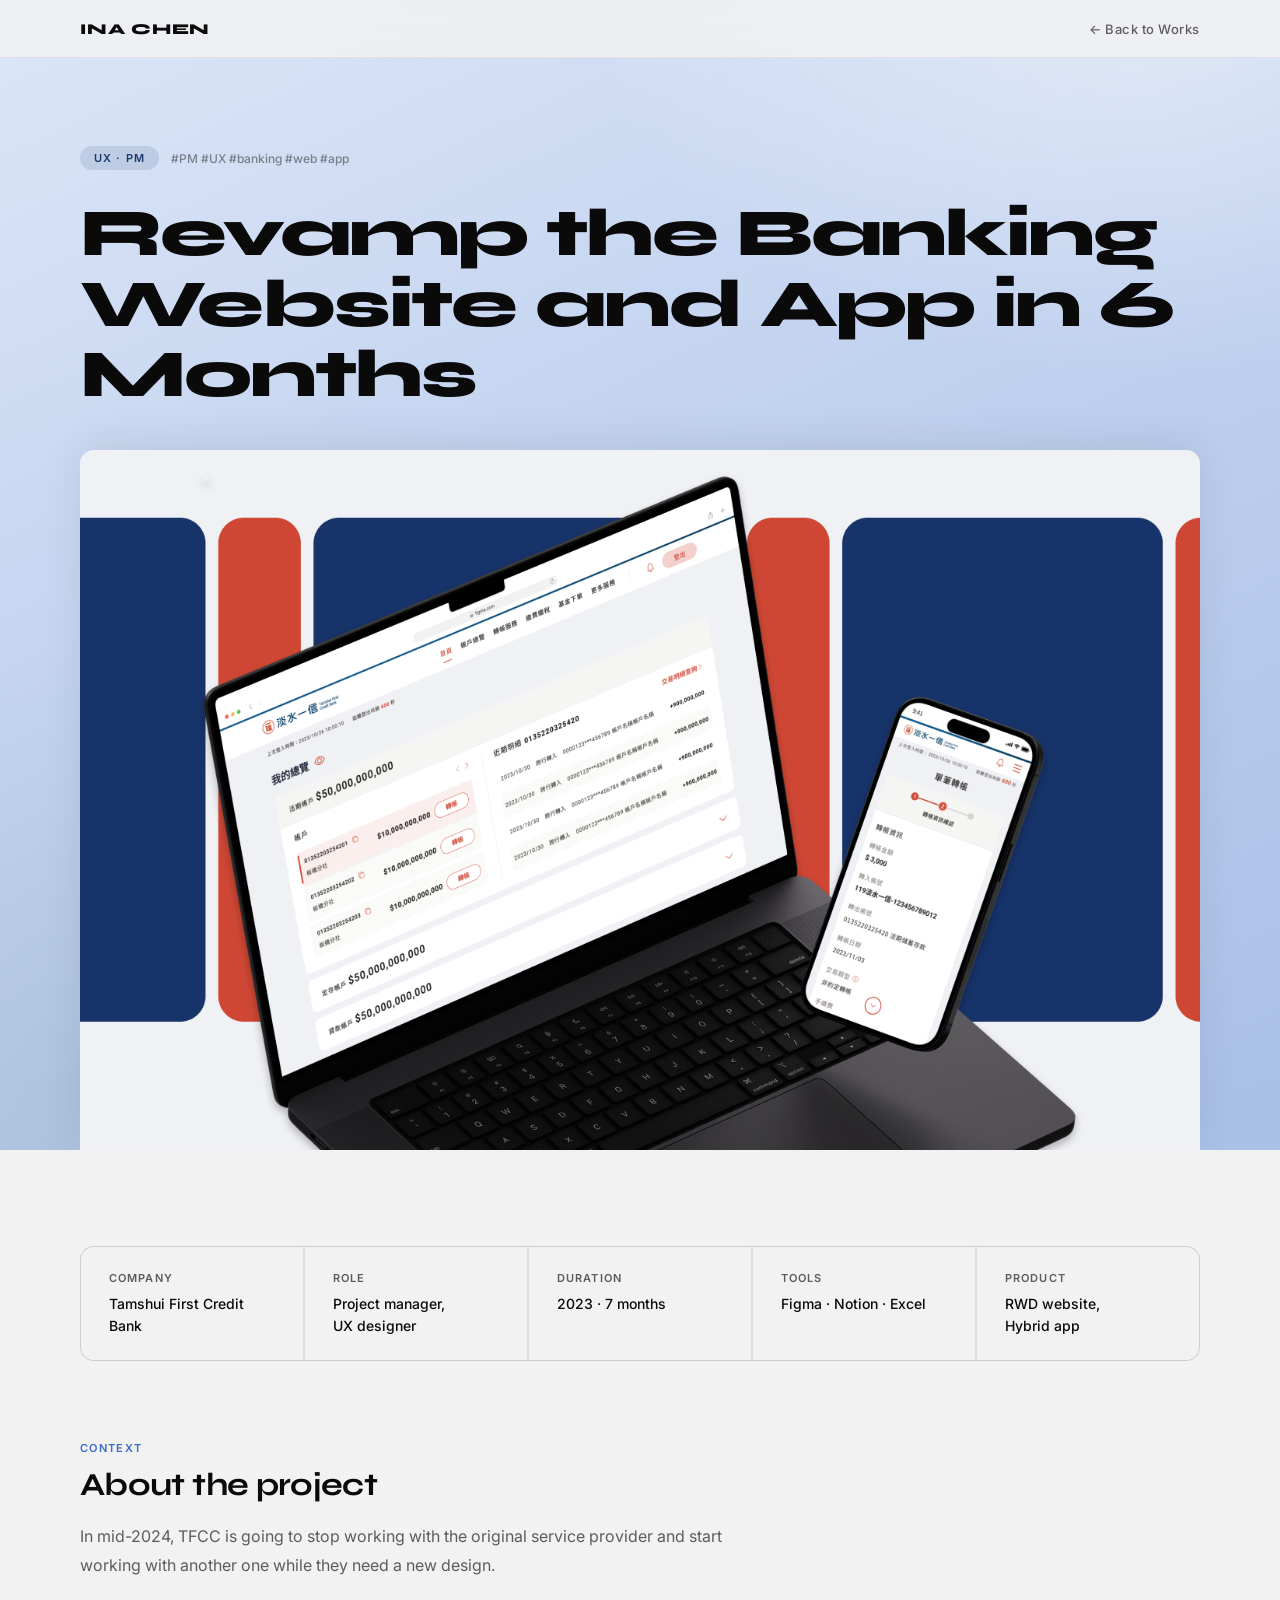
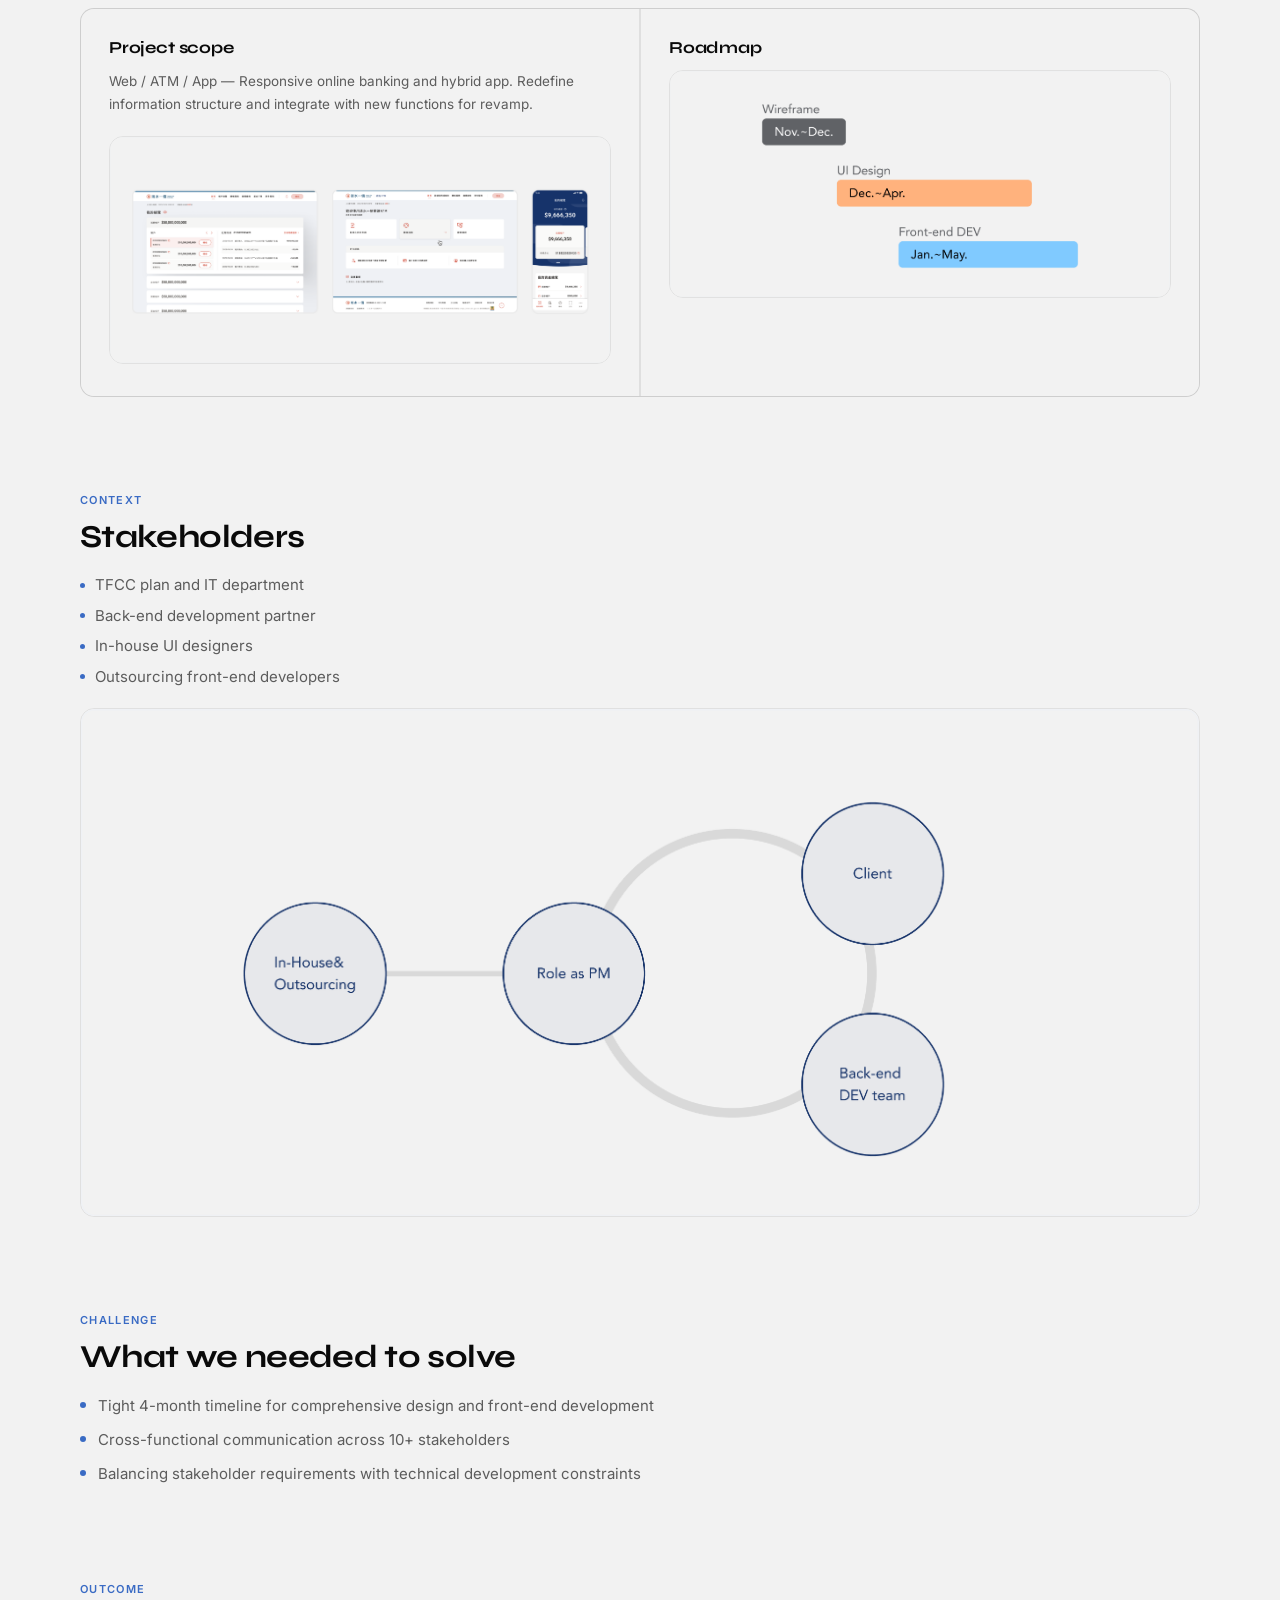
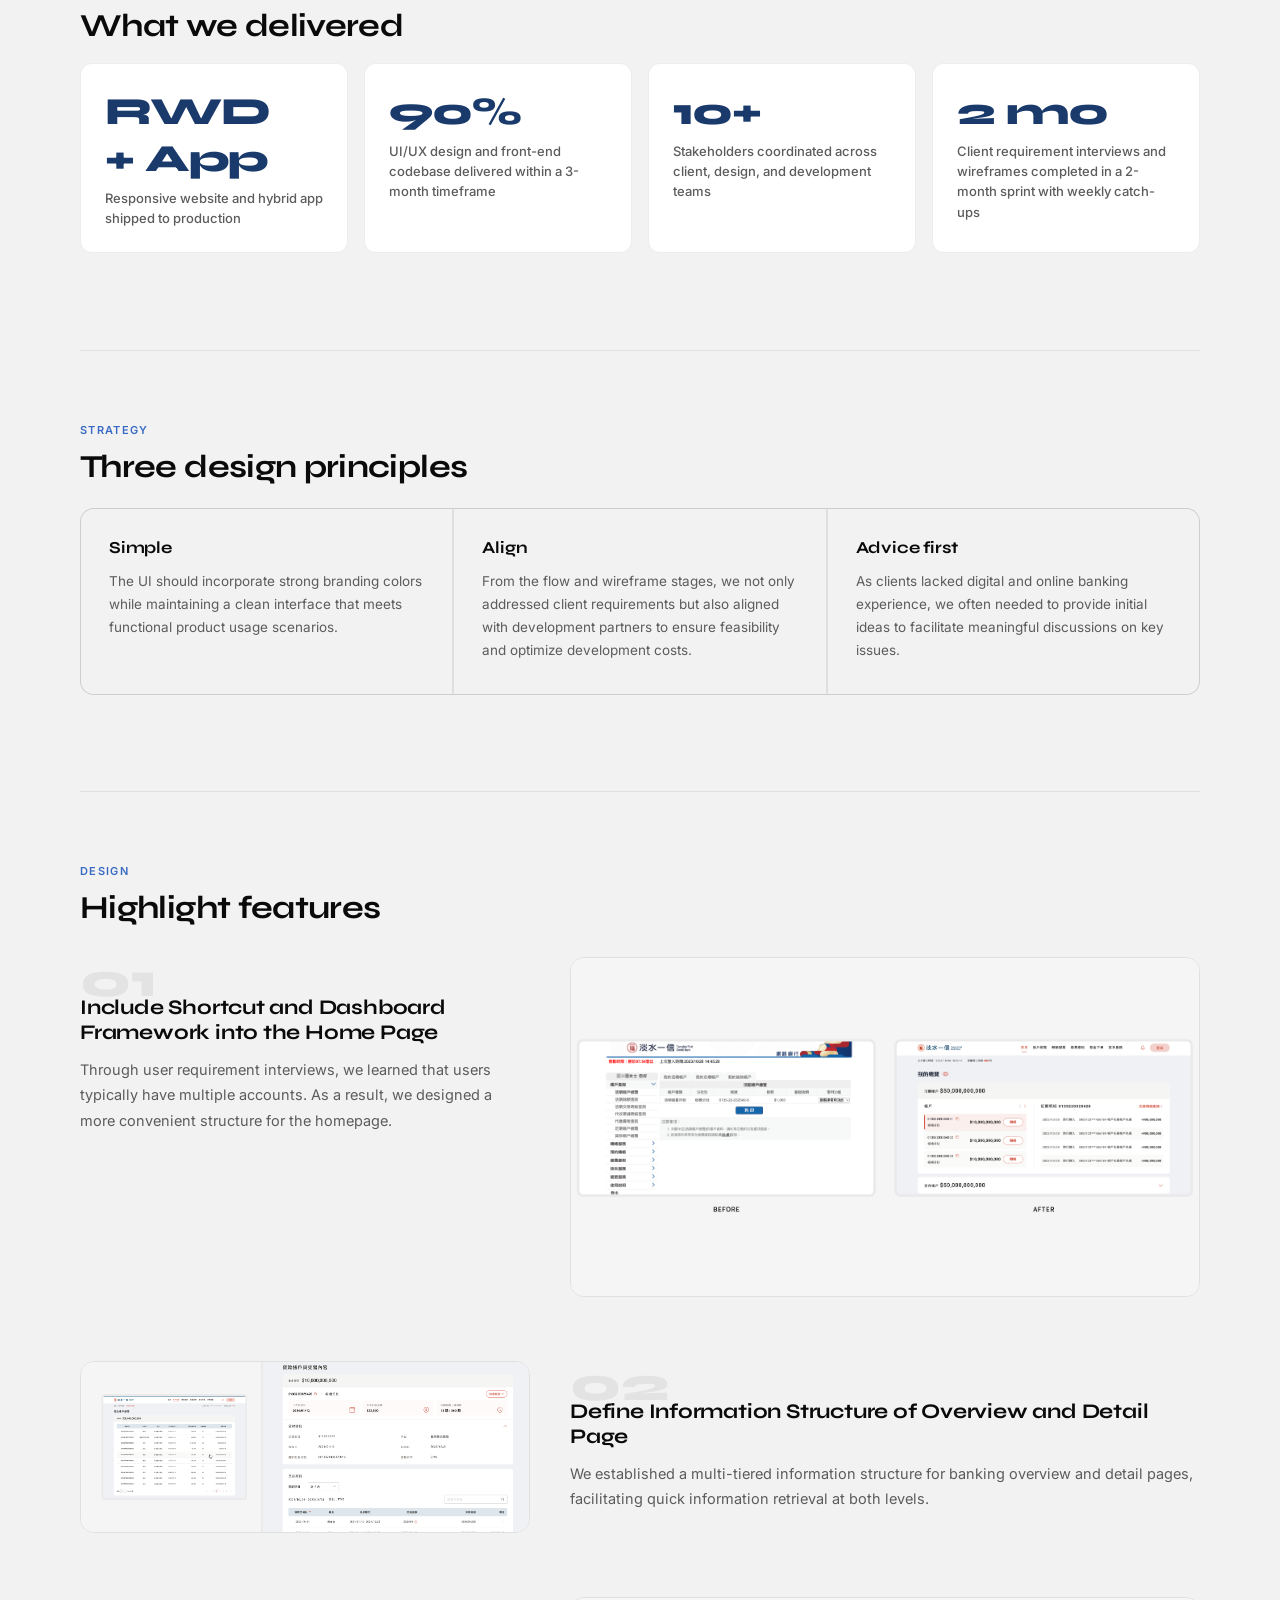
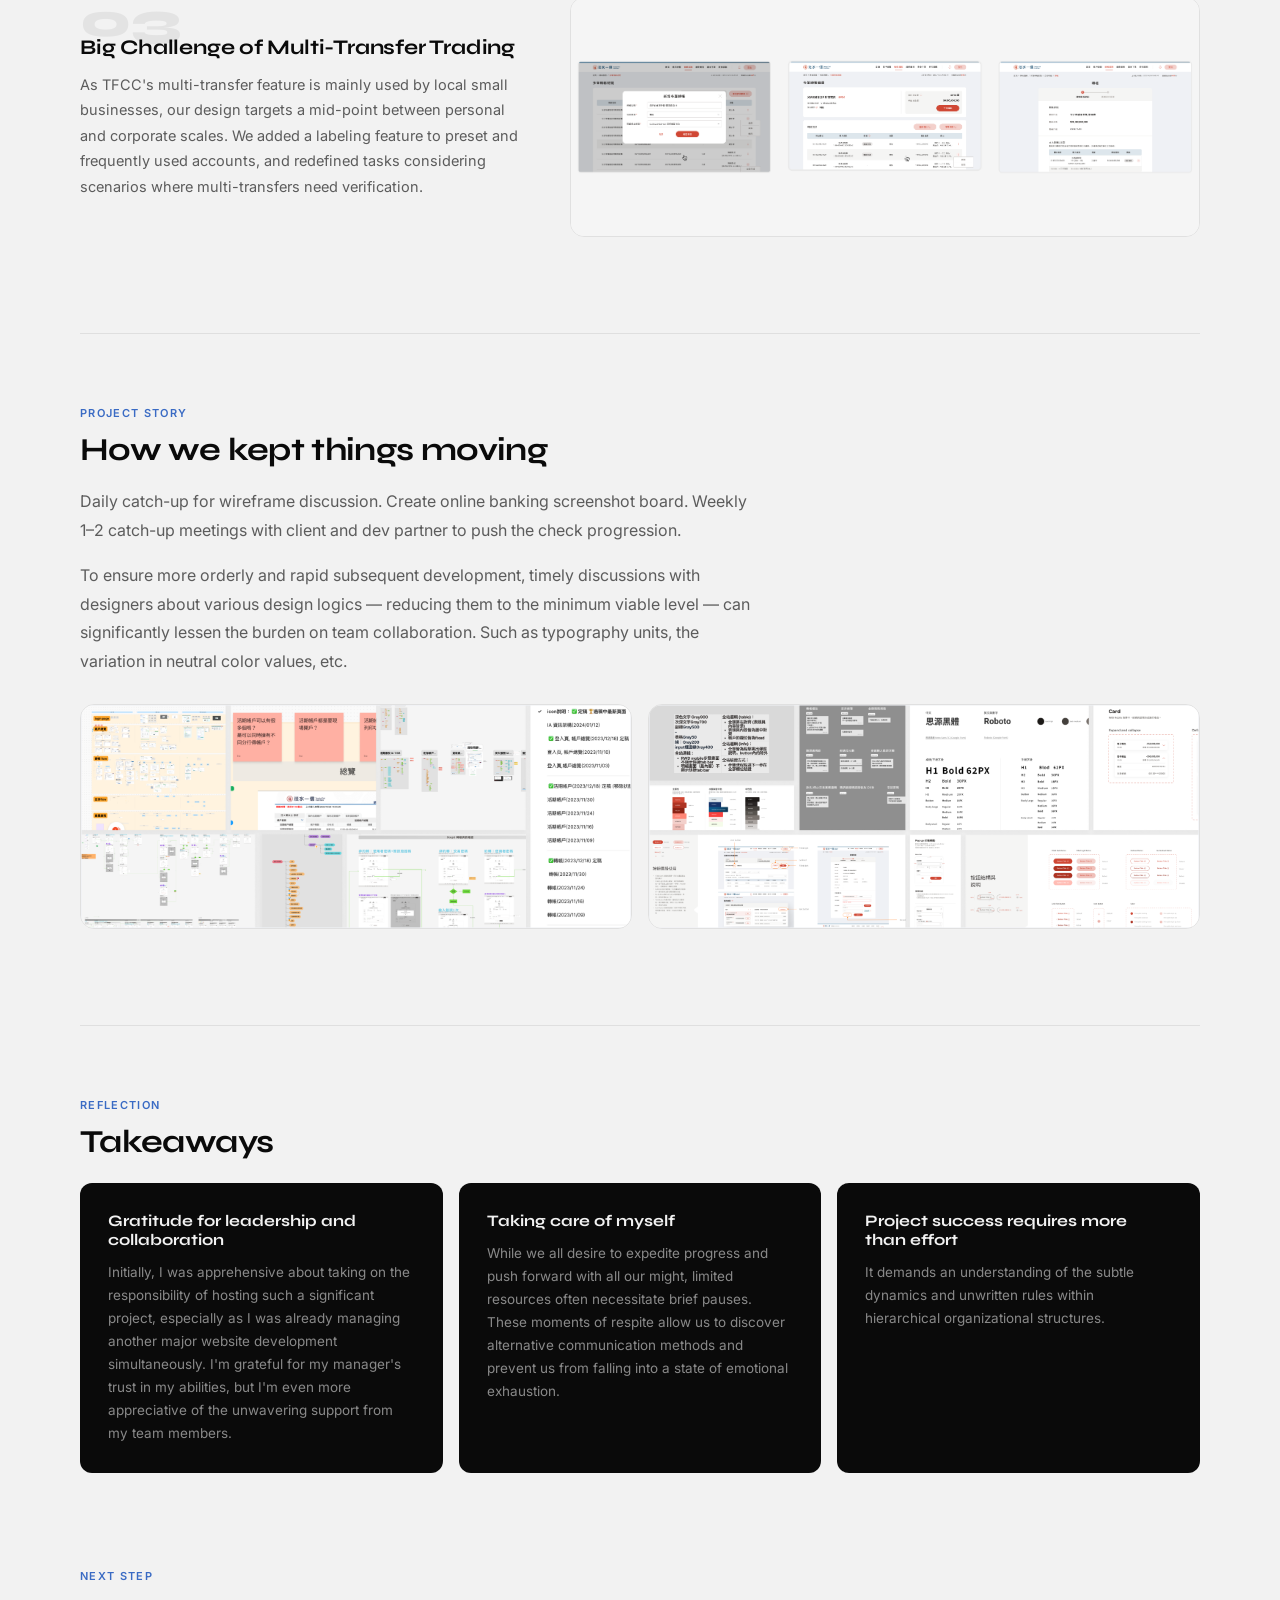
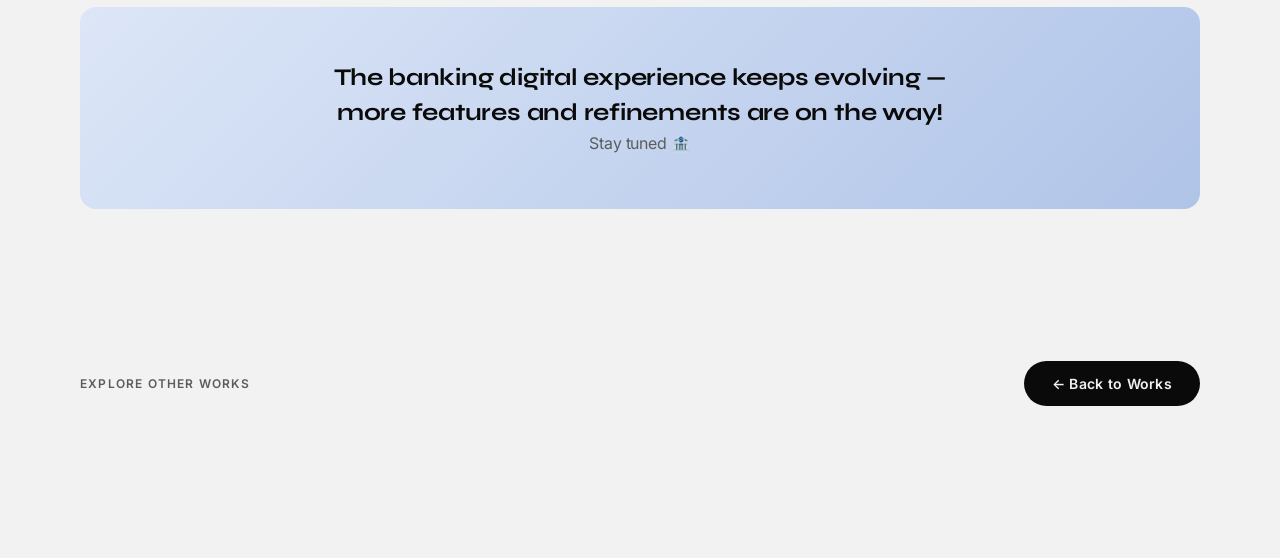
==== commit 011eac9c: "修正tfcc圖片" ====
--- a/case-banking.html
+++ b/case-banking.html
@@ -125,7 +125,7 @@
         <div class="strategy-card">
           <h4>Roadmap</h4>
           <img class="img-full" style="margin-top:12px"
-            src="images/tfcc_roadmap.png"
+            src="images/tfcc_Roadmap.png"
             alt="Project roadmap"
             loading="lazy" />
         </div>
